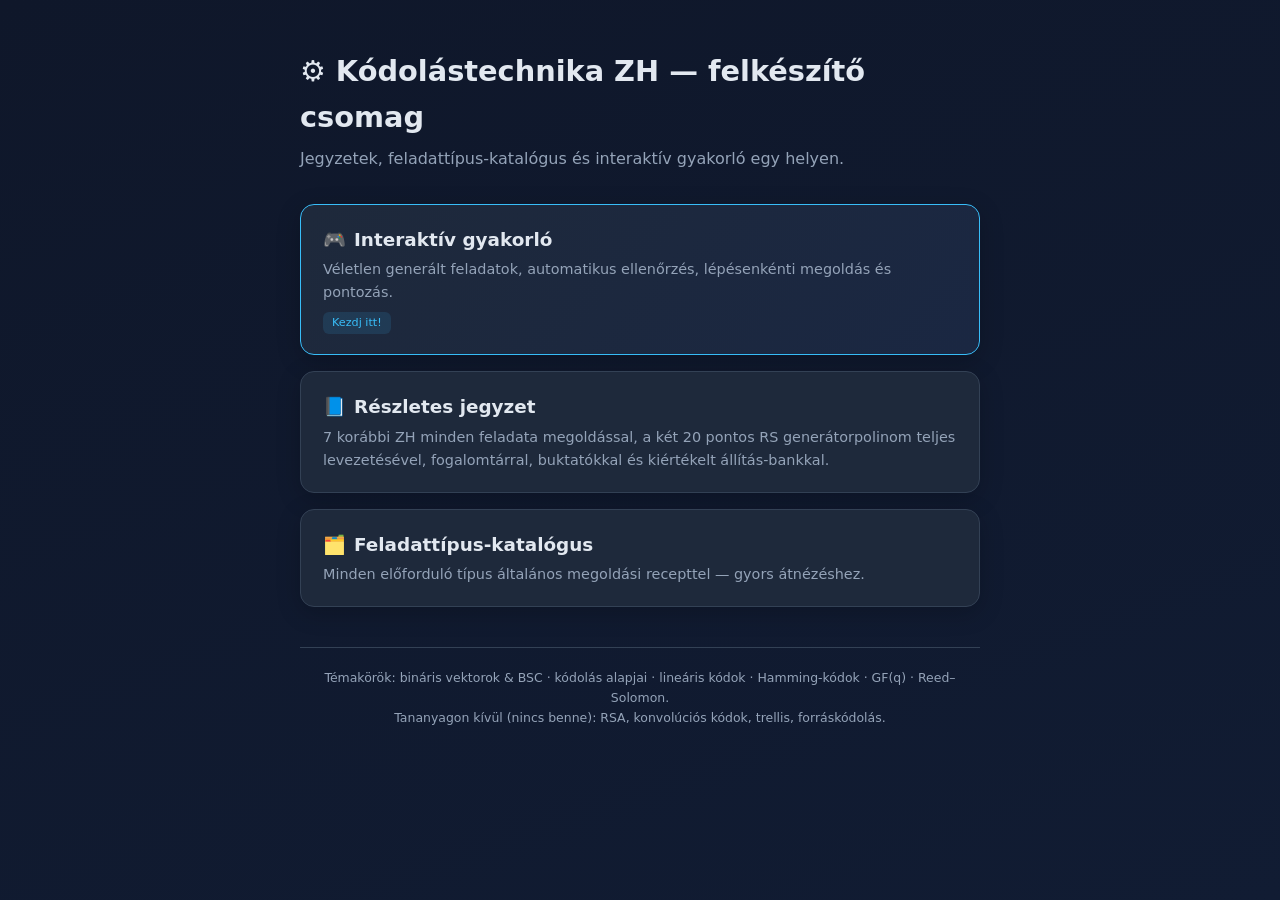
==== index.html @ 10c18a63 "Nyitóoldal (index.html) a GitHub Pages gyökér-URL-hez" ====
<!DOCTYPE html>
<html lang="hu">
<head>
<meta charset="UTF-8">
<meta name="viewport" content="width=device-width, initial-scale=1.0">
<title>Kódolástechnika ZH — felkészítő csomag</title>
<style>
  :root{
    --bg:#0f172a; --card:#1e293b; --text:#e2e8f0; --muted:#94a3b8;
    --accent:#38bdf8; --accent2:#818cf8; --border:#334155;
  }
  *{box-sizing:border-box}
  body{margin:0;font-family:system-ui,-apple-system,Segoe UI,Roboto,sans-serif;
    background:linear-gradient(160deg,#0f172a,#111c33);color:var(--text);
    line-height:1.6;min-height:100vh}
  .wrap{max-width:720px;margin:0 auto;padding:48px 20px}
  h1{font-size:1.8rem;margin:0 0 6px}
  .sub{color:var(--muted);margin:0 0 32px}
  .cards{display:grid;gap:16px}
  a.card{display:block;text-decoration:none;color:var(--text);
    background:var(--card);border:1px solid var(--border);border-radius:14px;
    padding:20px 22px;transition:.15s;box-shadow:0 6px 24px rgba(0,0,0,.2)}
  a.card:hover{border-color:var(--accent);transform:translateY(-2px)}
  .card h2{margin:0 0 4px;font-size:1.15rem}
  .card h2 .emoji{margin-right:8px}
  .card p{margin:0;color:var(--muted);font-size:.9rem}
  .card.primary{border-color:var(--accent);background:linear-gradient(135deg,#1e293b,#1a2742)}
  .tag{display:inline-block;font-size:.7rem;color:var(--accent);
    background:rgba(56,189,248,.12);padding:2px 9px;border-radius:6px;margin-top:8px}
  footer{color:var(--muted);font-size:.78rem;margin-top:40px;text-align:center;
    border-top:1px solid var(--border);padding-top:20px}
</style>
</head>
<body>
<div class="wrap">
  <h1>⚙️ Kódolástechnika ZH — felkészítő csomag</h1>
  <p class="sub">Jegyzetek, feladattípus-katalógus és interaktív gyakorló egy helyen.</p>

  <div class="cards">
    <a class="card primary" href="gyakorlo.html">
      <h2><span class="emoji">🎮</span>Interaktív gyakorló</h2>
      <p>Véletlen generált feladatok, automatikus ellenőrzés, lépésenkénti megoldás és pontozás.</p>
      <span class="tag">Kezdj itt!</span>
    </a>

    <a class="card" href="kodolastechnika_zh.md">
      <h2><span class="emoji">📘</span>Részletes jegyzet</h2>
      <p>7 korábbi ZH minden feladata megoldással, a két 20 pontos RS generátorpolinom teljes
         levezetésével, fogalomtárral, buktatókkal és kiértékelt állítás-bankkal.</p>
    </a>

    <a class="card" href="feladattipusok_katalogus.md">
      <h2><span class="emoji">🗂️</span>Feladattípus-katalógus</h2>
      <p>Minden előforduló típus általános megoldási recepttel — gyors átnézéshez.</p>
    </a>
  </div>

  <footer>
    Témakörök: bináris vektorok &amp; BSC · kódolás alapjai · lineáris kódok · Hamming-kódok ·
    GF(q) · Reed–Solomon.<br>
    Tananyagon kívül (nincs benne): RSA, konvolúciós kódok, trellis, forráskódolás.
  </footer>
</div>
</body>
</html>
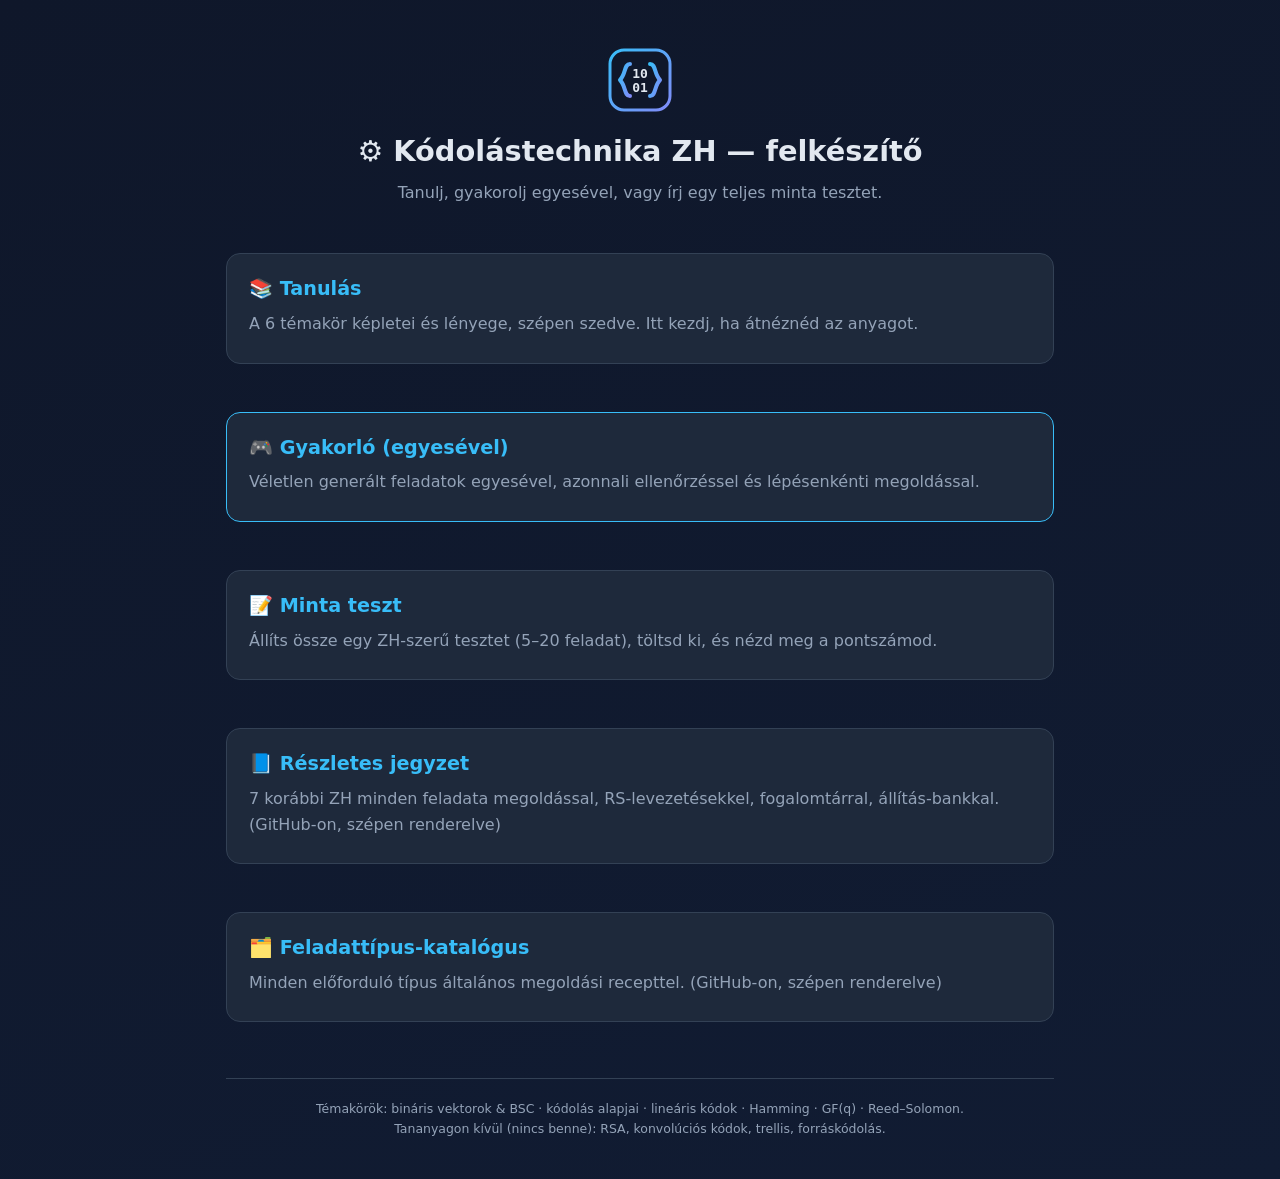
==== commit 8378f297: "Weboldal: tanulás + gyakorló + minta teszt oldalak, MathJax képletek, favicon - 3 mód: tanulas.html " ====
--- a/index.html
+++ b/index.html
@@ -3,61 +3,43 @@
 <head>
 <meta charset="UTF-8">
 <meta name="viewport" content="width=device-width, initial-scale=1.0">
-<title>Kódolástechnika ZH — felkészítő csomag</title>
-<style>
-  :root{
-    --bg:#0f172a; --card:#1e293b; --text:#e2e8f0; --muted:#94a3b8;
-    --accent:#38bdf8; --accent2:#818cf8; --border:#334155;
-  }
-  *{box-sizing:border-box}
-  body{margin:0;font-family:system-ui,-apple-system,Segoe UI,Roboto,sans-serif;
-    background:linear-gradient(160deg,#0f172a,#111c33);color:var(--text);
-    line-height:1.6;min-height:100vh}
-  .wrap{max-width:720px;margin:0 auto;padding:48px 20px}
-  h1{font-size:1.8rem;margin:0 0 6px}
-  .sub{color:var(--muted);margin:0 0 32px}
-  .cards{display:grid;gap:16px}
-  a.card{display:block;text-decoration:none;color:var(--text);
-    background:var(--card);border:1px solid var(--border);border-radius:14px;
-    padding:20px 22px;transition:.15s;box-shadow:0 6px 24px rgba(0,0,0,.2)}
-  a.card:hover{border-color:var(--accent);transform:translateY(-2px)}
-  .card h2{margin:0 0 4px;font-size:1.15rem}
-  .card h2 .emoji{margin-right:8px}
-  .card p{margin:0;color:var(--muted);font-size:.9rem}
-  .card.primary{border-color:var(--accent);background:linear-gradient(135deg,#1e293b,#1a2742)}
-  .tag{display:inline-block;font-size:.7rem;color:var(--accent);
-    background:rgba(56,189,248,.12);padding:2px 9px;border-radius:6px;margin-top:8px}
-  footer{color:var(--muted);font-size:.78rem;margin-top:40px;text-align:center;
-    border-top:1px solid var(--border);padding-top:20px}
-</style>
+<title>Kódolástechnika ZH — felkészítő</title>
+<link rel="icon" href="favicon.svg" type="image/svg+xml">
+<link rel="stylesheet" href="style.css">
 </head>
 <body>
-<div class="wrap">
-  <h1>⚙️ Kódolástechnika ZH — felkészítő csomag</h1>
-  <p class="sub">Jegyzetek, feladattípus-katalógus és interaktív gyakorló egy helyen.</p>
+<div class="wrap" style="padding-top:48px">
+  <div style="text-align:center;margin-bottom:8px">
+    <img src="favicon.svg" alt="logó" width="64" height="64">
+  </div>
+  <h1 style="text-align:center;font-size:1.8rem;margin:8px 0 6px">⚙️ Kódolástechnika ZH — felkészítő</h1>
+  <p style="text-align:center;color:var(--muted);margin:0 0 32px">Tanulj, gyakorolj egyesével, vagy írj egy teljes minta tesztet.</p>
 
-  <div class="cards">
-    <a class="card primary" href="gyakorlo.html">
-      <h2><span class="emoji">🎮</span>Interaktív gyakorló</h2>
-      <p>Véletlen generált feladatok, automatikus ellenőrzés, lépésenkénti megoldás és pontozás.</p>
-      <span class="tag">Kezdj itt!</span>
+  <div class="cards" style="display:grid;gap:16px">
+    <a class="study-sec" href="tanulas.html" style="text-decoration:none;color:var(--text);display:block">
+      <h2>📚 Tanulás</h2>
+      <p style="color:var(--muted)">A 6 témakör képletei és lényege, szépen szedve. Itt kezdj, ha átnéznéd az anyagot.</p>
     </a>
-
-    <a class="card" href="kodolastechnika_zh.md">
-      <h2><span class="emoji">📘</span>Részletes jegyzet</h2>
-      <p>7 korábbi ZH minden feladata megoldással, a két 20 pontos RS generátorpolinom teljes
-         levezetésével, fogalomtárral, buktatókkal és kiértékelt állítás-bankkal.</p>
+    <a class="study-sec" href="gyakorlo.html" style="text-decoration:none;color:var(--text);display:block;border-color:var(--accent)">
+      <h2>🎮 Gyakorló (egyesével)</h2>
+      <p style="color:var(--muted)">Véletlen generált feladatok egyesével, azonnali ellenőrzéssel és lépésenkénti megoldással.</p>
     </a>
-
-    <a class="card" href="feladattipusok_katalogus.md">
-      <h2><span class="emoji">🗂️</span>Feladattípus-katalógus</h2>
-      <p>Minden előforduló típus általános megoldási recepttel — gyors átnézéshez.</p>
+    <a class="study-sec" href="teszt.html" style="text-decoration:none;color:var(--text);display:block">
+      <h2>📝 Minta teszt</h2>
+      <p style="color:var(--muted)">Állíts össze egy ZH-szerű tesztet (5–20 feladat), töltsd ki, és nézd meg a pontszámod.</p>
+    </a>
+    <a class="study-sec" href="https://github.com/RicOla5/kodtech/blob/main/kodolastechnika_zh.md" style="text-decoration:none;color:var(--text);display:block">
+      <h2>📘 Részletes jegyzet</h2>
+      <p style="color:var(--muted)">7 korábbi ZH minden feladata megoldással, RS-levezetésekkel, fogalomtárral, állítás-bankkal. (GitHub-on, szépen renderelve)</p>
+    </a>
+    <a class="study-sec" href="https://github.com/RicOla5/kodtech/blob/main/feladattipusok_katalogus.md" style="text-decoration:none;color:var(--text);display:block">
+      <h2>🗂️ Feladattípus-katalógus</h2>
+      <p style="color:var(--muted)">Minden előforduló típus általános megoldási recepttel. (GitHub-on, szépen renderelve)</p>
     </a>
   </div>
 
-  <footer>
-    Témakörök: bináris vektorok &amp; BSC · kódolás alapjai · lineáris kódok · Hamming-kódok ·
-    GF(q) · Reed–Solomon.<br>
+  <footer style="margin-top:40px;border-top:1px solid var(--border);padding-top:20px">
+    Témakörök: bináris vektorok &amp; BSC · kódolás alapjai · lineáris kódok · Hamming · GF(q) · Reed–Solomon.<br>
     Tananyagon kívül (nincs benne): RSA, konvolúciós kódok, trellis, forráskódolás.
   </footer>
 </div>
--- a/style.css
+++ b/style.css
@@ -0,0 +1,79 @@
+:root{
+  --bg:#0f172a; --card:#1e293b; --card2:#273449; --text:#e2e8f0; --muted:#94a3b8;
+  --accent:#38bdf8; --accent2:#818cf8; --ok:#22c55e; --bad:#ef4444; --warn:#f59e0b;
+  --border:#334155;
+}
+*{box-sizing:border-box}
+body{margin:0;font-family:system-ui,-apple-system,Segoe UI,Roboto,sans-serif;
+  background:linear-gradient(160deg,#0f172a,#111c33);color:var(--text);line-height:1.6;min-height:100vh}
+a{color:var(--accent)}
+header{padding:22px 16px;text-align:center;border-bottom:1px solid var(--border)}
+header h1{margin:0 0 4px;font-size:1.4rem}
+header p{margin:0;color:var(--muted);font-size:.88rem}
+.navbar{display:flex;gap:6px;justify-content:center;flex-wrap:wrap;margin-top:12px}
+.navbar a{text-decoration:none;color:var(--text);background:var(--card);border:1px solid var(--border);
+  padding:6px 14px;border-radius:8px;font-size:.85rem;transition:.15s}
+.navbar a:hover{border-color:var(--accent)}
+.navbar a.current{background:var(--accent);color:#06283d;border-color:var(--accent);font-weight:600}
+.wrap{max-width:860px;margin:0 auto;padding:16px}
+.topics{display:flex;flex-wrap:wrap;gap:8px;justify-content:center;margin:16px 0}
+.chip{padding:7px 13px;border-radius:999px;border:1px solid var(--border);
+  background:var(--card);color:var(--text);cursor:pointer;font-size:.85rem;transition:.15s}
+.chip:hover{border-color:var(--accent)}
+.chip.active{background:var(--accent);color:#06283d;border-color:var(--accent);font-weight:600}
+.stats{display:flex;gap:12px;justify-content:center;margin:12px 0;flex-wrap:wrap}
+.stat{background:var(--card);border:1px solid var(--border);border-radius:10px;padding:8px 16px;text-align:center;min-width:90px}
+.stat b{display:block;font-size:1.3rem}
+.stat span{font-size:.72rem;color:var(--muted);text-transform:uppercase;letter-spacing:.5px}
+.card{background:var(--card);border:1px solid var(--border);border-radius:14px;
+  padding:22px;margin:16px 0;box-shadow:0 8px 30px rgba(0,0,0,.25)}
+.qtype{display:inline-block;font-size:.72rem;color:var(--accent);background:rgba(56,189,248,.12);
+  padding:3px 10px;border-radius:6px;margin-bottom:10px;letter-spacing:.3px}
+.qtext{font-size:1.05rem;margin:6px 0 14px}
+.qtext b{color:#fff}
+.matrix{font-family:ui-monospace,SFMono-Regular,Menlo,monospace;background:var(--card2);
+  border-radius:8px;padding:12px 14px;margin:10px 0;overflow-x:auto;white-space:pre;font-size:.95rem}
+.hint{background:var(--card2);border-left:3px solid var(--warn);padding:8px 12px;border-radius:6px;
+  font-size:.88rem;color:var(--muted);margin:10px 0}
+.answer-row{display:flex;gap:10px;flex-wrap:wrap;align-items:center;margin-top:12px}
+input[type=text]{flex:1;min-width:180px;padding:11px 14px;border-radius:9px;border:1px solid var(--border);
+  background:#0b1324;color:var(--text);font-size:1rem;font-family:ui-monospace,monospace}
+input[type=text]:focus{outline:none;border-color:var(--accent)}
+button{padding:11px 18px;border-radius:9px;border:none;cursor:pointer;font-size:.95rem;font-weight:600;transition:.15s}
+.btn-primary{background:var(--accent);color:#06283d}
+.btn-primary:hover{background:#7dd3fc}
+.btn-ghost{background:transparent;color:var(--text);border:1px solid var(--border)}
+.btn-ghost:hover{border-color:var(--accent)}
+.feedback{margin-top:14px;padding:12px 14px;border-radius:9px;font-size:.95rem;display:none}
+.feedback.ok{background:rgba(34,197,94,.12);border:1px solid var(--ok);color:#86efac;display:block}
+.feedback.bad{background:rgba(239,68,68,.12);border:1px solid var(--bad);color:#fca5a5;display:block}
+.solution{margin-top:10px;padding:12px 14px;background:var(--card2);border-radius:9px;font-size:.9rem;display:none;border:1px solid var(--border)}
+.solution.show{display:block}
+.solution h4{margin:0 0 8px;color:var(--accent2);font-size:.9rem}
+.solution ol{margin:6px 0;padding-left:20px}
+.solution code{background:#0b1324;padding:1px 5px;border-radius:4px;font-size:.85em}
+code{background:#0b1324;padding:1px 5px;border-radius:4px;font-size:.9em}
+.controls{display:flex;gap:10px;justify-content:space-between;margin-top:16px;flex-wrap:wrap}
+footer{text-align:center;color:var(--muted);font-size:.78rem;padding:24px 16px}
+.kbd{font-family:ui-monospace,monospace;background:#0b1324;border:1px solid var(--border);border-radius:4px;padding:1px 6px;font-size:.8em}
+/* tanulós oldal */
+.study-sec{background:var(--card);border:1px solid var(--border);border-radius:14px;padding:20px 22px;margin:16px 0}
+.study-sec h2{margin:0 0 4px;font-size:1.2rem;color:var(--accent)}
+.study-sec h3{margin:16px 0 4px;font-size:1rem;color:#fff}
+.study-sec p{margin:6px 0}
+.formula{background:var(--card2);border-radius:8px;padding:10px 14px;margin:8px 0;font-size:1.05rem;text-align:center}
+.tip{background:rgba(245,158,11,.1);border-left:3px solid var(--warn);padding:8px 12px;border-radius:6px;font-size:.88rem;margin:8px 0}
+.toc{display:flex;flex-wrap:wrap;gap:8px;margin:12px 0}
+.toc a{text-decoration:none;background:var(--card2);border:1px solid var(--border);padding:5px 11px;border-radius:999px;font-size:.82rem;color:var(--text)}
+.toc a:hover{border-color:var(--accent)}
+/* teszt oldal */
+.test-q{background:var(--card);border:1px solid var(--border);border-radius:12px;padding:18px;margin:14px 0}
+.test-q .qnum{font-size:.78rem;color:var(--muted);margin-bottom:6px}
+.result-banner{background:var(--card);border:2px solid var(--accent);border-radius:14px;padding:24px;text-align:center;margin:16px 0}
+.result-banner .score{font-size:2.2rem;font-weight:700;color:var(--accent)}
+.setup{background:var(--card);border:1px solid var(--border);border-radius:14px;padding:22px;margin:16px 0;text-align:center}
+.setup label{display:block;margin:10px 0 4px;color:var(--muted);font-size:.9rem}
+.setup select{padding:9px 12px;border-radius:8px;background:#0b1324;color:var(--text);border:1px solid var(--border);font-size:.95rem}
+.row-correct{border-color:var(--ok)!important}
+.row-wrong{border-color:var(--bad)!important}
+@media(max-width:600px){.qtext{font-size:1rem}.card{padding:16px}}
